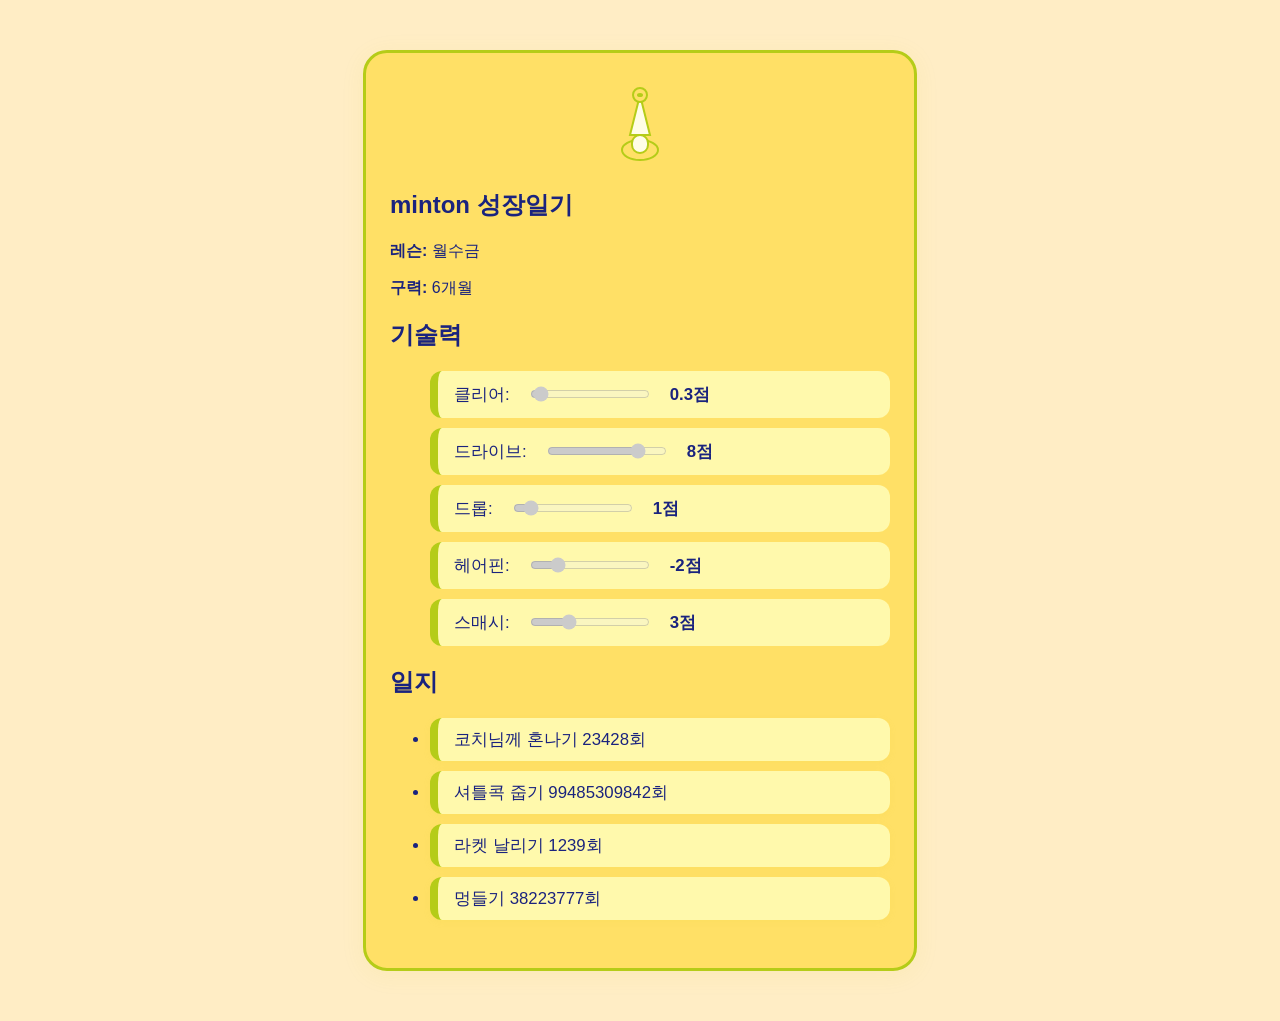
==== index.html @ 6a63d150 "rename" ====
<!DOCTYPE html>
<html lang="ko">
<head>
  <meta charset="UTF-8">
  <meta name="viewport" content="width=device-width, initial-scale=1">
  <title>minton 성장일기</title>
  <link rel="stylesheet" href="style.css">
</head>
<body>
  <section class="mintondiary">
    <div class="container">
      <!-- 귀여운 셔틀콕 SVG 일러스트 -->
      <div class="shuttlecock-illustration" style="text-align:center; margin-bottom:20px;">
        <svg width="80" height="80" viewBox="0 0 80 80" fill="none">
          <ellipse cx="40" cy="65" rx="18" ry="10" fill="#ffe066" stroke="#b5cc18" stroke-width="2"/>
          <rect x="32" y="50" width="16" height="18" rx="8" fill="#fffde7" stroke="#b5cc18" stroke-width="2"/>
          <polygon points="40,10 30,50 50,50" fill="#fffde7" stroke="#b5cc18" stroke-width="2"/>
          <circle cx="40" cy="10" r="7" fill="#ffe066" stroke="#b5cc18" stroke-width="2"/>
          <ellipse cx="40" cy="10" rx="3" ry="2" fill="#b5cc18"/>
        </svg>
      </div>
      <h1>minton 성장일기</h1>
      <div class="info">
        <p><strong>레슨:</strong> 월수금</p>
        <p><strong>구력:</strong> 6개월</p>
      </div>
      <div class="skills">
        <h2>기술력</h2>
        <ul class="skills-list">
            <li>
              클리어:
              <input type="range" min="0" max="10" value="0.3" step="0.1" disabled>
              <span class="range-value">0.3점</span>
            </li>
            <li>
              드라이브:
              <input type="range" min="0" max="10" value="8" step="0.1" disabled>
              <span class="range-value">8점</span>
            </li>
            <li>
              드롭:
              <input type="range" min="0" max="10" value="1" step="0.1" disabled>
              <span class="range-value">1점</span>
            </li>
            <li>
              헤어핀:
              <input type="range" min="-5" max="10" value="-2" step="0.1" disabled>
              <span class="range-value">-2점</span>
            </li>
            <li>
              스매시:
              <input type="range" min="0" max="10" value="3" step="0.1" disabled>
              <span class="range-value">3점</span>
            </li>
          </ul>
      </div>
      <div class="log">
        <h2>일지</h2>
        <ul>
          <li>코치님께 혼나기 23428회</li>
          <li>셔틀콕 줍기 99485309842회</li>
          <li>라켓 날리기 1239회</li>
          <li>멍들기 38223777회</li>
        </ul>
      </div>
    </div>
  </section>
</body>
</html>
---- style.css ----
body {
    margin: 0;
    font-family: 'Noto Sans KR', Arial, sans-serif;
    background: #ffedc5; /* 노란색 배경 */
    color: #1a237e;      /* 남색 텍스트 */
    scroll-behavior: smooth;
}

.container {
    width: 90%;
    max-width: 500px;
    margin: 50px auto;
    background: #ffe066; /* 노란색 배경 */
    border-radius: 24px;
    box-shadow: 0 4px 24px rgba(200, 200, 0, 0.08);
    padding: 32px 24px;
    border: 3px solid #b5cc18;
}

h1, h2, .info p, .skills li, .log li, .skills-list li, .range-value, ul, li, p, strong {
    color: #1a237e !important; /* 모든 텍스트 남색 */
}

.skills-list li {
    background: #fff9ac;
    border-left: 8px solid #b5cc18;
    margin-bottom: 10px;
    padding: 12px 16px;
    border-radius: 12px;
    font-size: 1.05rem;
    display: flex;
    align-items: center;
    gap: 12px;
}

.skills-list input[type="range"] {
    accent-color: #1a237e;
    width: 120px;
    margin: 0 8px;
}

.range-value {
    min-width: 40px;
    font-weight: bold;
}

.log li {
    background: #fff9ac;
    border-left: 8px solid #b5cc18;
    margin-bottom: 10px;
    padding: 10px 16px;
    border-radius: 12px;
    font-size: 1.05rem;
    box-shadow: 0 2px 8px rgba(200, 200, 0, 0.06);
    transition: background 0.2s;
}

.log li:hover {
    background: #faffb8;
}

@media (max-width: 600px) {
    .container {
        padding: 16px 6px;
    }
    h1 {
        font-size: 1.4rem;
    }
    h2 {
        font-size: 1.1rem;
    }
}
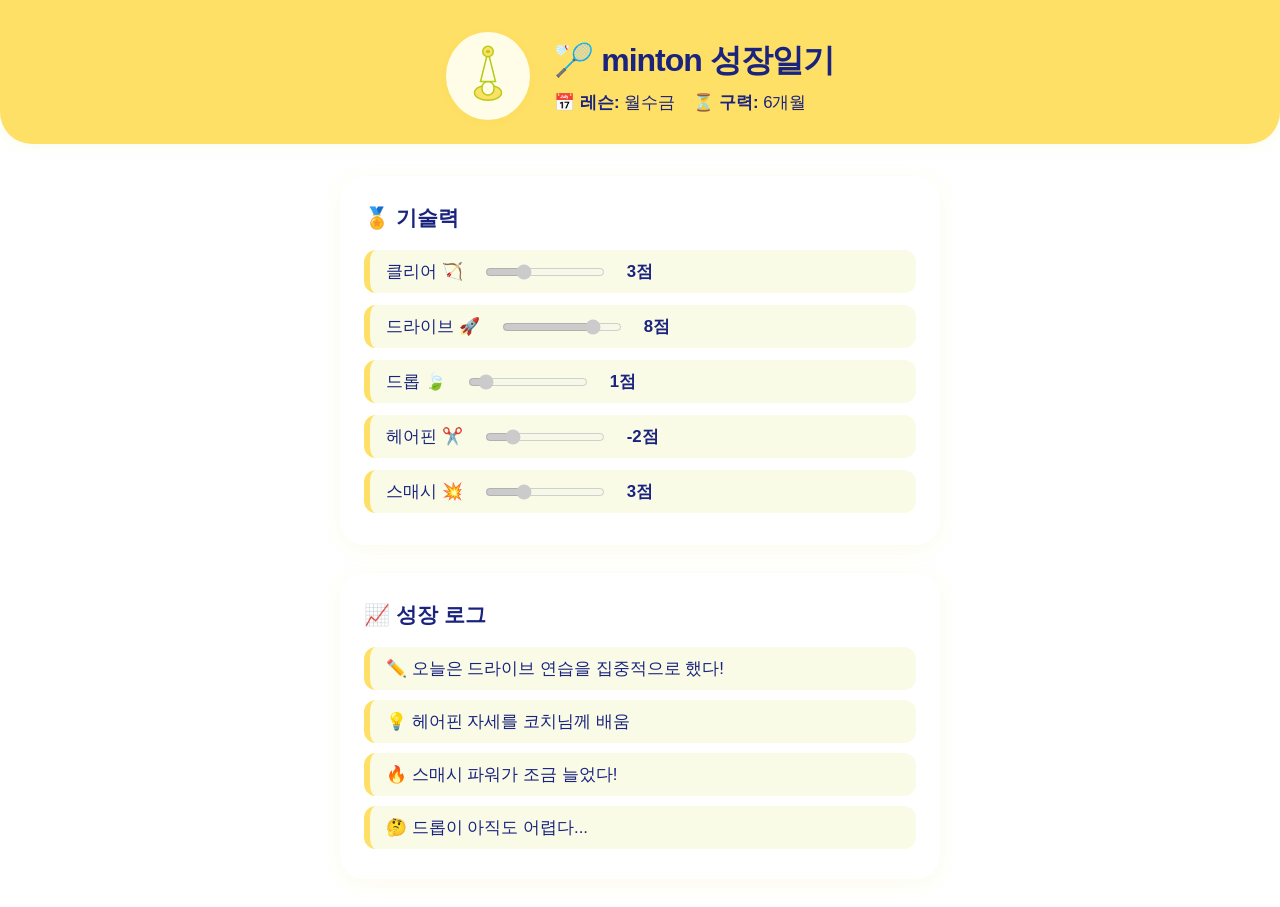
==== commit 3e79d338: "update" ====
--- a/index.html
+++ b/index.html
@@ -7,11 +7,11 @@
   <link rel="stylesheet" href="style.css">
 </head>
 <body>
-  <section class="mintondiary">
-    <div class="container">
-      <!-- 귀여운 셔틀콕 SVG 일러스트 -->
-      <div class="shuttlecock-illustration" style="text-align:center; margin-bottom:20px;">
-        <svg width="80" height="80" viewBox="0 0 80 80" fill="none">
+  <header class="top-section">
+    <div class="header-inner">
+      <div class="shuttlecock-illustration">
+        <!-- 셔틀콕 SVG -->
+        <svg width="60" height="60" viewBox="0 0 80 80" fill="none">
           <ellipse cx="40" cy="65" rx="18" ry="10" fill="#ffe066" stroke="#b5cc18" stroke-width="2"/>
           <rect x="32" y="50" width="16" height="18" rx="8" fill="#fffde7" stroke="#b5cc18" stroke-width="2"/>
           <polygon points="40,10 30,50 50,50" fill="#fffde7" stroke="#b5cc18" stroke-width="2"/>
@@ -19,51 +19,50 @@
           <ellipse cx="40" cy="10" rx="3" ry="2" fill="#b5cc18"/>
         </svg>
       </div>
-      <h1>minton 성장일기</h1>
-      <div class="info">
-        <p><strong>레슨:</strong> 월수금</p>
-        <p><strong>구력:</strong> 6개월</p>
-      </div>
-      <div class="skills">
-        <h2>기술력</h2>
-        <ul class="skills-list">
-            <li>
-              클리어:
-              <input type="range" min="0" max="10" value="0.3" step="0.1" disabled>
-              <span class="range-value">0.3점</span>
-            </li>
-            <li>
-              드라이브:
-              <input type="range" min="0" max="10" value="8" step="0.1" disabled>
-              <span class="range-value">8점</span>
-            </li>
-            <li>
-              드롭:
-              <input type="range" min="0" max="10" value="1" step="0.1" disabled>
-              <span class="range-value">1점</span>
-            </li>
-            <li>
-              헤어핀:
-              <input type="range" min="-5" max="10" value="-2" step="0.1" disabled>
-              <span class="range-value">-2점</span>
-            </li>
-            <li>
-              스매시:
-              <input type="range" min="0" max="10" value="3" step="0.1" disabled>
-              <span class="range-value">3점</span>
-            </li>
-          </ul>
-      </div>
-      <div class="log">
-        <h2>일지</h2>
-        <ul>
-          <li>코치님께 혼나기 23428회</li>
-          <li>셔틀콕 줍기 99485309842회</li>
-          <li>라켓 날리기 1239회</li>
-          <li>멍들기 38223777회</li>
-        </ul>
+      <div class="header-text">
+        <h1>🏸 minton 성장일기</h1>
+        <div class="info">
+          <span>📅 <strong>레슨:</strong> 월수금</span>
+          <span>⏳ <strong>구력:</strong> 6개월</span>
+        </div>
       </div>
     </div>
-  </section>
+  </header>
+  <main>
+    <section class="skills-card">
+      <h2>🏅 기술력</h2>
+      <ul class="skills-list">
+        <li>클리어 🏹
+          <input type="range" min="0" max="10" value="3" step="0.1" disabled>
+          <span class="range-value">3점</span>
+        </li>
+        <li>드라이브 🚀
+          <input type="range" min="0" max="10" value="8" step="0.1" disabled>
+          <span class="range-value">8점</span>
+        </li>
+        <li>드롭 🍃
+          <input type="range" min="0" max="10" value="1" step="0.1" disabled>
+          <span class="range-value">1점</span>
+        </li>
+        <li>헤어핀 ✂️
+          <input type="range" min="-5" max="10" value="-2" step="0.1" disabled>
+          <span class="range-value">-2점</span>
+        </li>
+        <li>스매시 💥
+          <input type="range" min="0" max="10" value="3" step="0.1" disabled>
+          <span class="range-value">3점</span>
+        </li>
+      </ul>
+    </section>
+    <section class="log-card">
+      <h2>📈 성장 로그</h2>
+      <ul class="log-list">
+        <li>✏️ 오늘은 드라이브 연습을 집중적으로 했다!</li>
+        <li>💡 헤어핀 자세를 코치님께 배움</li>
+        <li>🔥 스매시 파워가 조금 늘었다!</li>
+        <li>🤔 드롭이 아직도 어렵다...</li>
+      </ul>
+    </section>
+  </main>
 </body>
 </html>
--- a/style.css
+++ b/style.css
@@ -1,72 +1,136 @@
 body {
     margin: 0;
     font-family: 'Noto Sans KR', Arial, sans-serif;
-    background: #ffedc5; /* 노란색 배경 */
-    color: #1a237e;      /* 남색 텍스트 */
-    scroll-behavior: smooth;
-}
-
-.container {
-    width: 90%;
-    max-width: 500px;
-    margin: 50px auto;
-    background: #ffe066; /* 노란색 배경 */
+    background: #fff;
+    color: #1a237e;
+  }
+  
+  .top-section {
+    background: #ffe066;
+    border-bottom-left-radius: 32px;
+    border-bottom-right-radius: 32px;
+    box-shadow: 0 2px 16px rgba(200, 200, 0, 0.08);
+    padding: 32px 0 24px 0;
+  }
+  
+  .header-inner {
+    display: flex;
+    align-items: center;
+    justify-content: center;
+    gap: 24px;
+    max-width: 600px;
+    margin: 0 auto;
+  }
+  
+  .shuttlecock-illustration {
+    flex-shrink: 0;
+    background: #fffde7;
+    border-radius: 50%;
+    padding: 12px;
+    box-shadow: 0 2px 8px rgba(200, 200, 0, 0.10);
+  }
+  
+  .header-text h1 {
+    margin: 0 0 8px 0;
+    font-size: 2rem;
+    color: #1a237e;
+    font-weight: 800;
+    letter-spacing: -1px;
+  }
+  
+  .info {
+    display: flex;
+    gap: 18px;
+    font-size: 1.05rem;
+    color: #1a237e;
+  }
+  
+  main {
+    max-width: 600px;
+    margin: 32px auto 0 auto;
+    padding: 0 16px;
+  }
+  
+  .skills-card, .log-card {
+    background: #fff;
     border-radius: 24px;
     box-shadow: 0 4px 24px rgba(200, 200, 0, 0.08);
-    padding: 32px 24px;
-    border: 3px solid #b5cc18;
-}
-
-h1, h2, .info p, .skills li, .log li, .skills-list li, .range-value, ul, li, p, strong {
-    color: #1a237e !important; /* 모든 텍스트 남색 */
-}
-
-.skills-list li {
-    background: #fff9ac;
-    border-left: 8px solid #b5cc18;
-    margin-bottom: 10px;
-    padding: 12px 16px;
+    padding: 28px 24px 20px 24px;
+    margin-bottom: 28px;
+  }
+  
+  .skills-card h2, .log-card h2 {
+    margin-top: 0;
+    margin-bottom: 18px;
+    font-size: 1.3rem;
+    color: #1a237e;
+    font-weight: 700;
+  }
+  
+  .skills-list {
+    list-style: none;
+    padding: 0;
+    margin: 0;
+  }
+  
+  .skills-list li {
+    display: flex;
+    align-items: center;
+    gap: 14px;
+    background: #f9fbe7;
+    border-left: 6px solid #ffe066;
+    margin-bottom: 12px;
+    padding: 10px 16px;
     border-radius: 12px;
     font-size: 1.05rem;
-    display: flex;
-    align-items: center;
-    gap: 12px;
-}
-
-.skills-list input[type="range"] {
-    accent-color: #1a237e;
+    color: #1a237e;
+  }
+  
+  .skills-list input[type="range"] {
+    accent-color: #ffe066;
     width: 120px;
     margin: 0 8px;
-}
-
-.range-value {
+  }
+  
+  .range-value {
     min-width: 40px;
+    color: #1a237e;
     font-weight: bold;
-}
-
-.log li {
-    background: #fff9ac;
-    border-left: 8px solid #b5cc18;
+  }
+  
+  .log-list {
+    list-style: none;
+    padding: 0;
+    margin: 0;
+  }
+  
+  .log-list li {
+    background: #f9fbe7;
+    border-left: 6px solid #ffe066;
     margin-bottom: 10px;
     padding: 10px 16px;
     border-radius: 12px;
     font-size: 1.05rem;
-    box-shadow: 0 2px 8px rgba(200, 200, 0, 0.06);
-    transition: background 0.2s;
-}
-
-.log li:hover {
-    background: #faffb8;
-}
-
-@media (max-width: 600px) {
-    .container {
-        padding: 16px 6px;
+    color: #1a237e;
+    display: flex;
+    align-items: center;
+    gap: 8px;
+  }
+  
+  @media (max-width: 600px) {
+    .header-inner {
+      flex-direction: column;
+      gap: 10px;
     }
-    h1 {
-        font-size: 1.4rem;
+    .skills-card, .log-card {
+      padding: 16px 8px 12px 8px;
     }
-    h2 {
-        font-size: 1.1rem;
+    .top-section {
+      padding: 20px 0 14px 0;
+      border-bottom-left-radius: 18px;
+      border-bottom-right-radius: 18px;
     }
-}+    main {
+      padding: 0 4px;
+    }
+  }
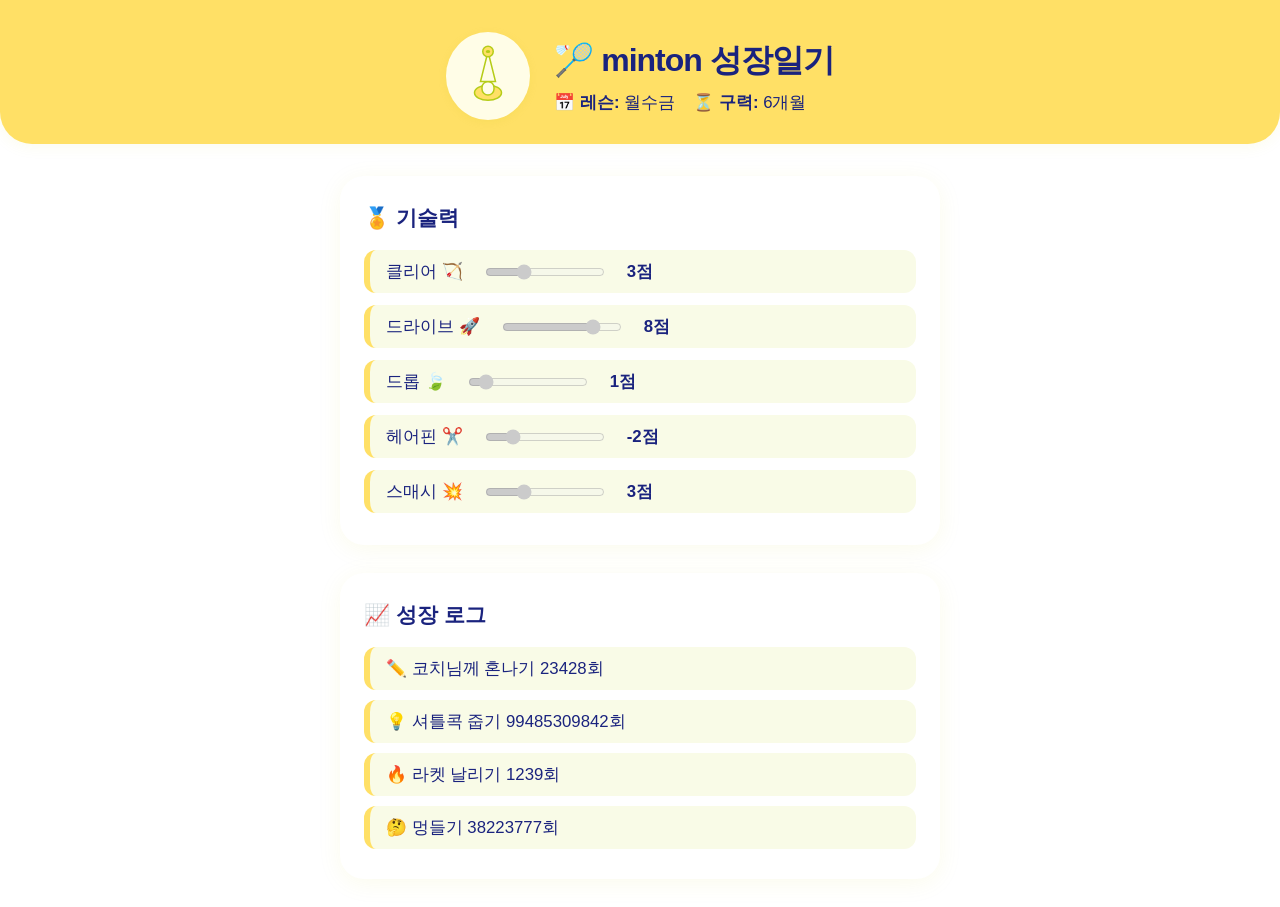
==== commit 8596e38a: "update" ====
--- a/index.html
+++ b/index.html
@@ -57,10 +57,10 @@
     <section class="log-card">
       <h2>📈 성장 로그</h2>
       <ul class="log-list">
-        <li>✏️ 오늘은 드라이브 연습을 집중적으로 했다!</li>
-        <li>💡 헤어핀 자세를 코치님께 배움</li>
-        <li>🔥 스매시 파워가 조금 늘었다!</li>
-        <li>🤔 드롭이 아직도 어렵다...</li>
+        <li>✏️ 코치님께 혼나기 23428회</li>
+        <li>💡 셔틀콕 줍기 99485309842회</li>
+        <li>🔥 라켓 날리기 1239회</li>
+        <li>🤔 멍들기 38223777회</li>
       </ul>
     </section>
   </main>
